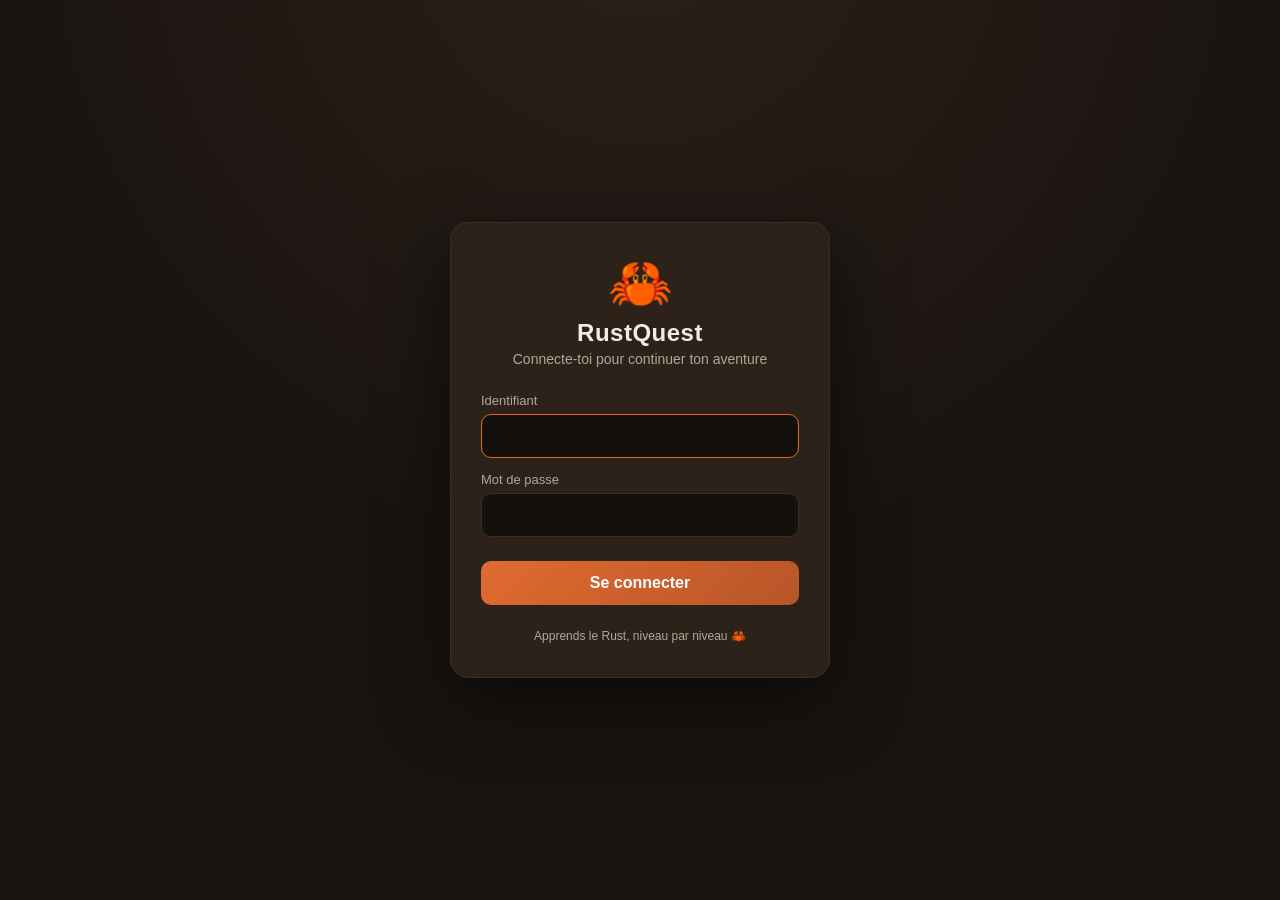
==== web/login.html @ 4fcc5df3 "Auth : page de connexion stylée + session par cookie Remplace le popup HTTP Basic du navigateur par " ====
<!DOCTYPE html>
<html lang="fr">
<head>
    <meta charset="UTF-8">
    <meta name="viewport" content="width=device-width, initial-scale=1.0">
    <title>Connexion — RustQuest</title>
    <link rel="icon" href="data:image/svg+xml,<svg xmlns=%22http://www.w3.org/2000/svg%22 viewBox=%220 0 64 64%22><text x=%228%22 y=%2252%22 font-size=%2248%22>%F0%9F%A6%80</text></svg>">
    <style>
        :root {
            --rust: #e06b30; --rust-bright: #ff8a4c; --rust-dim: #b85528;
            --bg: #1a1410; --bg-card: #2c221a; --border: #3a2e23;
            --text: #f3ece4; --text-dim: #b3a698; --red: #e0524d; --code-bg: #14100c;
        }
        * { box-sizing: border-box; margin: 0; padding: 0; }
        body {
            font-family: -apple-system, BlinkMacSystemFont, "Segoe UI", Roboto, sans-serif;
            background: radial-gradient(circle at 50% -10%, #2a201a, #1a1410 55%);
            color: var(--text);
            min-height: 100vh;
            display: flex; align-items: center; justify-content: center;
            padding: 20px;
        }
        .card {
            width: 100%; max-width: 380px;
            background: var(--bg-card);
            border: 1px solid var(--border);
            border-radius: 18px;
            padding: 34px 30px;
            box-shadow: 0 24px 70px rgba(0, 0, 0, .55);
        }
        .logo { font-size: 52px; text-align: center; line-height: 1; }
        h1 { text-align: center; font-size: 24px; margin: 10px 0 4px; letter-spacing: .5px; }
        .sub { text-align: center; color: var(--text-dim); font-size: 14px; margin-bottom: 26px; }
        label { display: block; font-size: 13px; color: var(--text-dim); margin: 14px 0 6px; }
        input {
            width: 100%;
            background: var(--code-bg);
            border: 1px solid var(--border);
            border-radius: 10px;
            padding: 12px 14px;
            color: var(--text);
            font-size: 16px;
            outline: none;
            transition: border-color .15s;
        }
        input:focus { border-color: var(--rust); }
        button {
            width: 100%; margin-top: 24px;
            background: linear-gradient(135deg, var(--rust), var(--rust-dim));
            color: #fff; border: none; border-radius: 10px;
            padding: 13px; font-size: 16px; font-weight: 700; cursor: pointer;
            transition: filter .15s;
        }
        button:hover { filter: brightness(1.08); }
        button:disabled { opacity: .6; cursor: wait; }
        .error {
            display: none;
            margin-top: 16px;
            background: rgba(224, 82, 77, .1);
            border: 1px solid var(--red);
            color: #f2a9a6;
            border-radius: 10px;
            padding: 10px 12px;
            font-size: 13px; text-align: center;
        }
        .error.show { display: block; }
        .foot { text-align: center; color: var(--text-dim); font-size: 12px; margin-top: 24px; }
    </style>
</head>
<body>
    <form class="card" id="form">
        <div class="logo">🦀</div>
        <h1>RustQuest</h1>
        <div class="sub">Connecte-toi pour continuer ton aventure</div>

        <label for="user">Identifiant</label>
        <input id="user" name="user" autocomplete="username" autofocus required>

        <label for="password">Mot de passe</label>
        <input id="password" name="password" type="password" autocomplete="current-password" required>

        <button type="submit" id="submit">Se connecter</button>

        <div class="error" id="error">Identifiant ou mot de passe incorrect.</div>
        <div class="foot">Apprends le Rust, niveau par niveau 🦀</div>
    </form>

    <script>
        const form = document.getElementById("form");
        const err = document.getElementById("error");
        const btn = document.getElementById("submit");

        form.addEventListener("submit", async (e) => {
            e.preventDefault();
            err.classList.remove("show");
            btn.disabled = true;
            btn.textContent = "Connexion…";
            try {
                const res = await fetch("/api/login", {
                    method: "POST",
                    headers: { "Content-Type": "application/json" },
                    body: JSON.stringify({
                        user: document.getElementById("user").value,
                        password: document.getElementById("password").value,
                    }),
                });
                if (res.ok) {
                    window.location.href = "/";
                    return;
                }
                err.classList.add("show");
            } catch (_) {
                err.classList.add("show");
            }
            btn.disabled = false;
            btn.textContent = "Se connecter";
        });
    </script>
</body>
</html>
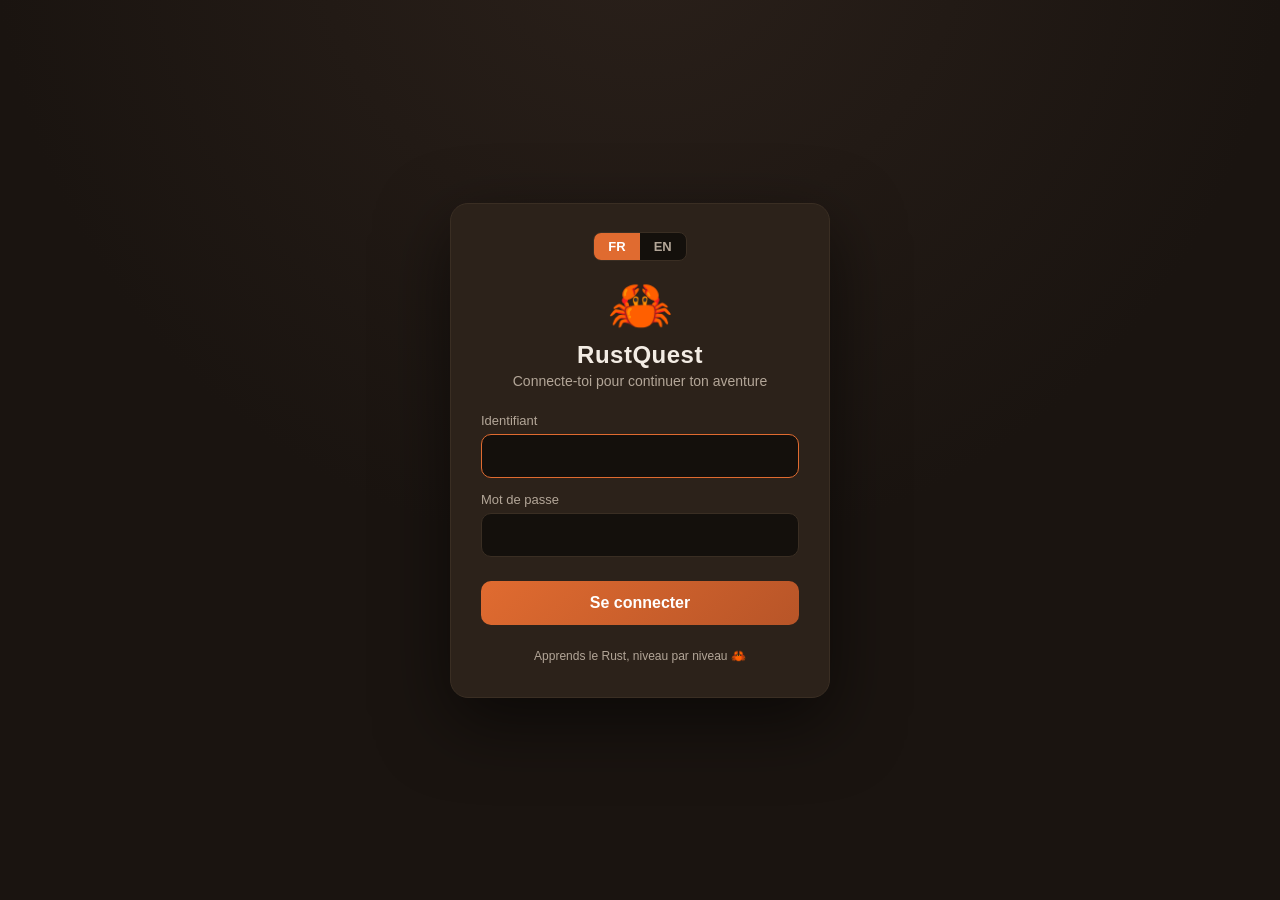
==== commit 84a89ab2: "Page de connexion : bilingue FR/EN avec sélecteur Sélecteur FR/EN sur /login, synchronisé avec la la" ====
--- a/web/login.html
+++ b/web/login.html
@@ -25,12 +25,22 @@
             background: var(--bg-card);
             border: 1px solid var(--border);
             border-radius: 18px;
-            padding: 34px 30px;
+            padding: 28px 30px 34px;
             box-shadow: 0 24px 70px rgba(0, 0, 0, .55);
         }
+        .lang-toggle {
+            display: flex; width: fit-content; margin: 0 auto 18px;
+            background: var(--code-bg); border: 1px solid var(--border);
+            border-radius: 8px; overflow: hidden;
+        }
+        .lang-toggle button {
+            background: transparent; border: none; color: var(--text-dim);
+            padding: 6px 14px; font-size: 13px; font-weight: 700; cursor: pointer;
+        }
+        .lang-toggle button.active { background: var(--rust); color: #fff; }
         .logo { font-size: 52px; text-align: center; line-height: 1; }
         h1 { text-align: center; font-size: 24px; margin: 10px 0 4px; letter-spacing: .5px; }
-        .sub { text-align: center; color: var(--text-dim); font-size: 14px; margin-bottom: 26px; }
+        .sub { text-align: center; color: var(--text-dim); font-size: 14px; margin-bottom: 24px; }
         label { display: block; font-size: 13px; color: var(--text-dim); margin: 14px 0 6px; }
         input {
             width: 100%;
@@ -44,15 +54,15 @@
             transition: border-color .15s;
         }
         input:focus { border-color: var(--rust); }
-        button {
+        button.submit {
             width: 100%; margin-top: 24px;
             background: linear-gradient(135deg, var(--rust), var(--rust-dim));
             color: #fff; border: none; border-radius: 10px;
             padding: 13px; font-size: 16px; font-weight: 700; cursor: pointer;
             transition: filter .15s;
         }
-        button:hover { filter: brightness(1.08); }
-        button:disabled { opacity: .6; cursor: wait; }
+        button.submit:hover { filter: brightness(1.08); }
+        button.submit:disabled { opacity: .6; cursor: wait; }
         .error {
             display: none;
             margin-top: 16px;
@@ -69,39 +79,89 @@
 </head>
 <body>
     <form class="card" id="form">
+        <div class="lang-toggle" id="lang-toggle">
+            <button type="button" data-lang="fr" class="active">FR</button>
+            <button type="button" data-lang="en">EN</button>
+        </div>
+
         <div class="logo">🦀</div>
         <h1>RustQuest</h1>
-        <div class="sub">Connecte-toi pour continuer ton aventure</div>
+        <div class="sub" id="sub"></div>
 
-        <label for="user">Identifiant</label>
+        <label for="user" id="lbl-user"></label>
         <input id="user" name="user" autocomplete="username" autofocus required>
 
-        <label for="password">Mot de passe</label>
+        <label for="password" id="lbl-pass"></label>
         <input id="password" name="password" type="password" autocomplete="current-password" required>
 
-        <button type="submit" id="submit">Se connecter</button>
+        <button type="submit" class="submit" id="submit"></button>
 
-        <div class="error" id="error">Identifiant ou mot de passe incorrect.</div>
-        <div class="foot">Apprends le Rust, niveau par niveau 🦀</div>
+        <div class="error" id="error"></div>
+        <div class="foot" id="foot"></div>
     </form>
 
     <script>
-        const form = document.getElementById("form");
-        const err = document.getElementById("error");
-        const btn = document.getElementById("submit");
+        const I18N = {
+            fr: {
+                sub: "Connecte-toi pour continuer ton aventure",
+                user: "Identifiant",
+                password: "Mot de passe",
+                login: "Se connecter",
+                connecting: "Connexion…",
+                error: "Identifiant ou mot de passe incorrect.",
+                foot: "Apprends le Rust, niveau par niveau 🦀",
+            },
+            en: {
+                sub: "Log in to continue your adventure",
+                user: "Username",
+                password: "Password",
+                login: "Log in",
+                connecting: "Logging in…",
+                error: "Incorrect username or password.",
+                foot: "Learn Rust, level by level 🦀",
+            },
+        };
+
+        let lang = localStorage.getItem("rustquest_lang") === "en" ? "en" : "fr";
+
+        const $ = (id) => document.getElementById(id);
+
+        function applyLang(l) {
+            lang = l;
+            localStorage.setItem("rustquest_lang", lang);
+            document.documentElement.lang = lang;
+            const T = I18N[lang];
+            $("sub").textContent = T.sub;
+            $("lbl-user").textContent = T.user;
+            $("lbl-pass").textContent = T.password;
+            $("submit").textContent = T.login;
+            $("error").textContent = T.error;
+            $("foot").textContent = T.foot;
+            document.querySelectorAll("#lang-toggle button").forEach((b) =>
+                b.classList.toggle("active", b.dataset.lang === lang)
+            );
+        }
+
+        document.querySelectorAll("#lang-toggle button").forEach((b) =>
+            b.addEventListener("click", () => applyLang(b.dataset.lang))
+        );
+
+        const form = $("form");
+        const err = $("error");
+        const btn = $("submit");
 
         form.addEventListener("submit", async (e) => {
             e.preventDefault();
             err.classList.remove("show");
             btn.disabled = true;
-            btn.textContent = "Connexion…";
+            btn.textContent = I18N[lang].connecting;
             try {
                 const res = await fetch("/api/login", {
                     method: "POST",
                     headers: { "Content-Type": "application/json" },
                     body: JSON.stringify({
-                        user: document.getElementById("user").value,
-                        password: document.getElementById("password").value,
+                        user: $("user").value,
+                        password: $("password").value,
                     }),
                 });
                 if (res.ok) {
@@ -113,8 +173,10 @@
                 err.classList.add("show");
             }
             btn.disabled = false;
-            btn.textContent = "Se connecter";
+            btn.textContent = I18N[lang].login;
         });
+
+        applyLang(lang);
     </script>
 </body>
 </html>
